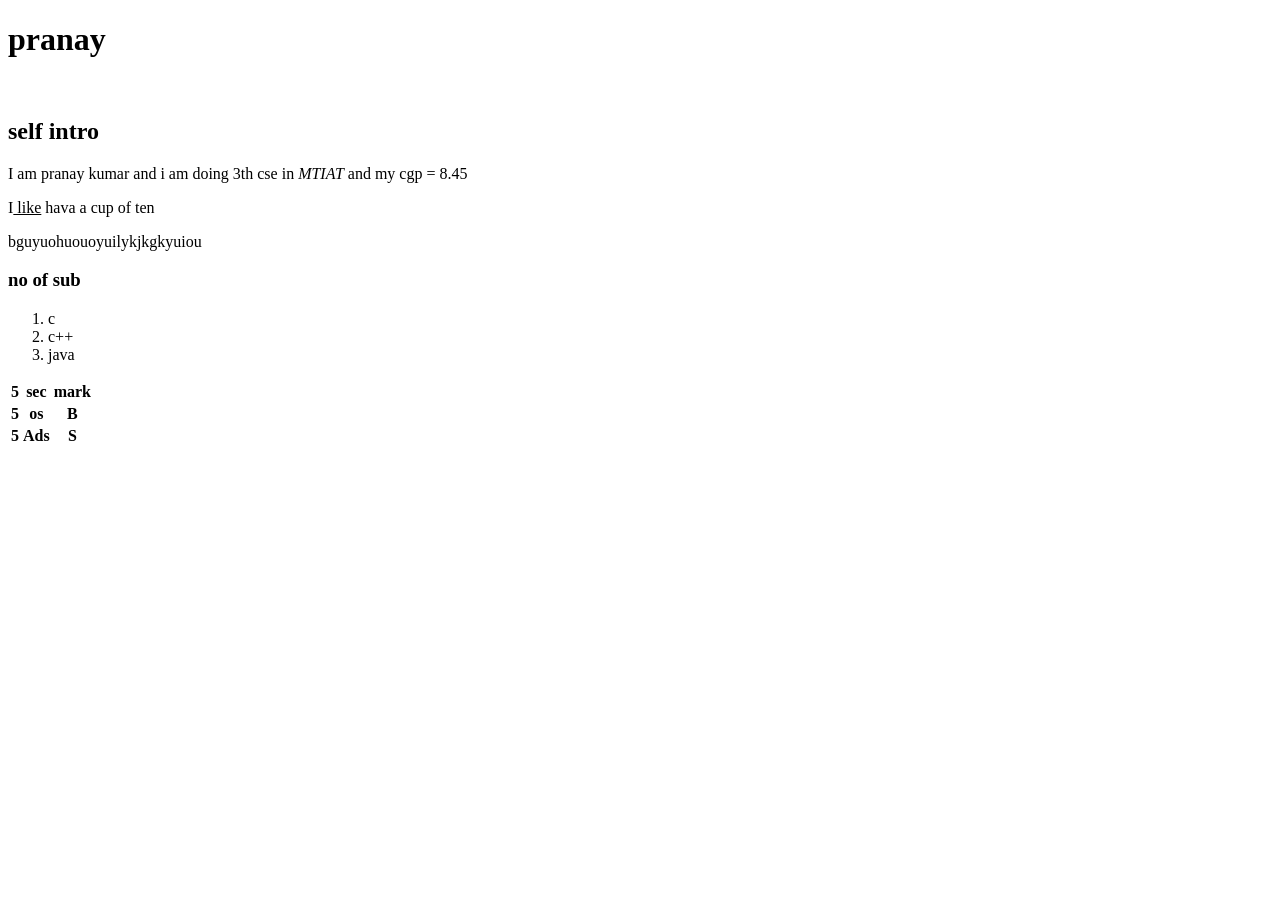
==== index.html @ e995486b "html css" ====
<!DOCTYPE html>
<html lang="en">
<head>
    <meta charset="UTF-8">
    <meta name="viewport" content="width=device-width, initial-scale=1.0">
    <title>pranay</title>
</head>
<body>
    <h1>pranay</h1>
    <br>
    <h2>self intro</h2>
    <p>I am pranay kumar and i am doing 3th cse in <i>MTIAT</i> and my cgp = 8.45</p>
    <p>I<u> like</u> hava a cup of ten</p>
    <p>bguyuohuouoyuilykjkgkyuiou</p>
    <h3>no of sub</h3>
   <ol>
    <li>c</li>
    <li>c++</li>
    <li>java</li>
    </ol>
    <table >
        <tr><th>5</th><th>sec</th><th>mark</th></tr>
        <tr> <th>5</th><th>os</th><th>B</th> </tr>
        <tr><th>5</th><th>Ads</th><th>S</th></tr>
       
    </table>
    
    
</body>
</html>
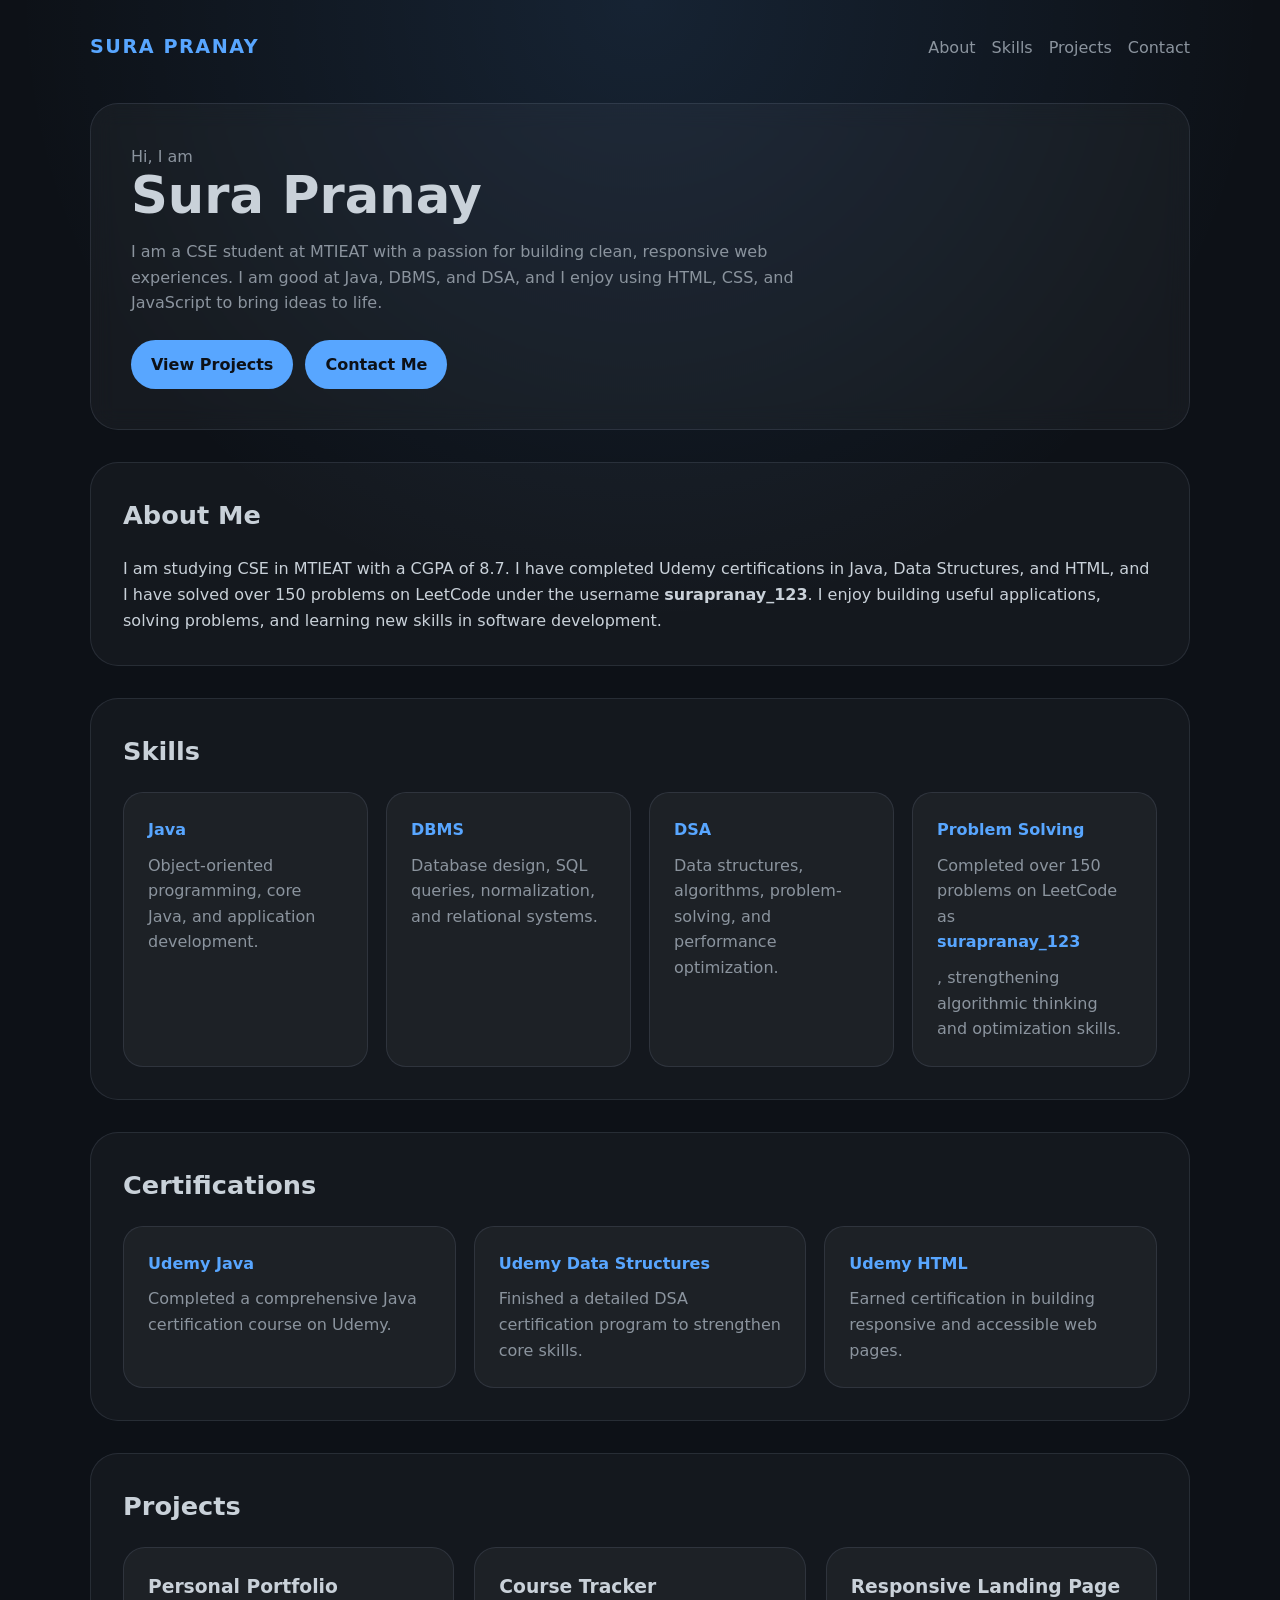
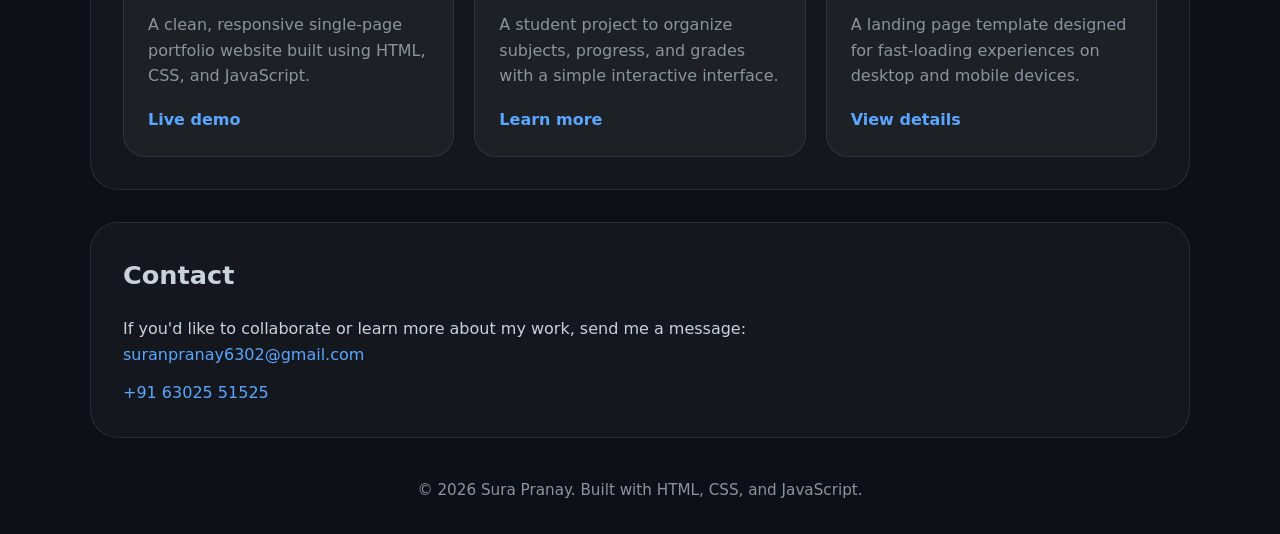
==== commit 5f570f03: "index" ====
--- a/index.html
+++ b/index.html
@@ -3,28 +3,341 @@
 <head>
     <meta charset="UTF-8">
     <meta name="viewport" content="width=device-width, initial-scale=1.0">
-    <title>pranay</title>
+    <title>Portfolio | Pranay Kumar</title>
+    <style>
+        :root {
+            --bg: #0d1117;
+            --surface: #161b22;
+            --text: #c9d1d9;
+            --accent: #58a6ff;
+            --muted: #8b949e;
+            --border: rgba(148, 163, 184, 0.15);
+            font-family: Inter, system-ui, -apple-system, BlinkMacSystemFont, "Segoe UI", sans-serif;
+        }
+
+        * {
+            box-sizing: border-box;
+            margin: 0;
+            padding: 0;
+        }
+
+        body {
+            background: radial-gradient(circle at top, rgba(88, 166, 255, 0.12), transparent 28%),
+                        #0d1117;
+            color: var(--text);
+            line-height: 1.6;
+        }
+
+        .page {
+            min-height: 100vh;
+            padding: 32px 20px;
+            display: flex;
+            justify-content: center;
+            align-items: flex-start;
+        }
+
+        .container {
+            width: min(1100px, 100%);
+        }
+
+        header {
+            display: flex;
+            justify-content: space-between;
+            align-items: center;
+            gap: 16px;
+            margin-bottom: 40px;
+            flex-wrap: wrap;
+        }
+
+        .brand {
+            font-size: 1.2rem;
+            font-weight: 700;
+            letter-spacing: 0.08em;
+            text-transform: uppercase;
+            color: var(--accent);
+        }
+
+        nav {
+            display: flex;
+            gap: 16px;
+            flex-wrap: wrap;
+        }
+
+        nav a {
+            color: var(--muted);
+            text-decoration: none;
+            transition: color 0.2s ease;
+        }
+
+        nav a:hover {
+            color: var(--text);
+        }
+
+        .hero {
+            background: rgba(255,255,255,0.04);
+            border: 1px solid var(--border);
+            border-radius: 28px;
+            padding: 40px;
+            margin-bottom: 32px;
+            backdrop-filter: blur(12px);
+        }
+
+        .hero h1 {
+            font-size: clamp(2.3rem, 4vw, 3.8rem);
+            margin-bottom: 16px;
+            line-height: 1.05;
+        }
+
+        .hero p {
+            max-width: 720px;
+            color: var(--muted);
+        }
+
+        @media (min-width: 800px) {
+            .hero-grid {
+                grid-template-columns: 360px 1fr;
+            }
+        }
+
+        .hero-buttons {
+            margin-top: 24px;
+            display: flex;
+            flex-wrap: wrap;
+            gap: 12px;
+        }
+
+        .button {
+            display: inline-flex;
+            align-items: center;
+            justify-content: center;
+            padding: 12px 20px;
+            border-radius: 999px;
+            background: var(--accent);
+            color: #0d1117;
+            font-weight: 600;
+            text-decoration: none;
+            transition: transform 0.2s ease, box-shadow 0.2s ease;
+        }
+
+        .button:hover {
+            transform: translateY(-2px);
+            box-shadow: 0 20px 50px rgba(88, 166, 255, 0.18);
+        }
+
+        .section {
+            margin-bottom: 32px;
+            padding: 32px;
+            border-radius: 28px;
+            background: rgba(255,255,255,0.03);
+            border: 1px solid var(--border);
+        }
+
+        .section h2 {
+            margin-bottom: 20px;
+            font-size: 1.6rem;
+            color: var(--text);
+        }
+
+        .cards {
+            display: grid;
+            grid-template-columns: repeat(auto-fit, minmax(220px, 1fr));
+            gap: 18px;
+        }
+
+        .card {
+            background: rgba(255,255,255,0.04);
+            border: 1px solid var(--border);
+            border-radius: 20px;
+            padding: 24px;
+        }
+
+        .card strong {
+            display: block;
+            margin-bottom: 10px;
+            color: var(--accent);
+        }
+
+        .card p {
+            color: var(--muted);
+        }
+
+        .projects-grid {
+            display: grid;
+            grid-template-columns: repeat(auto-fit, minmax(280px, 1fr));
+            gap: 20px;
+        }
+
+        .project {
+            background: rgba(255,255,255,0.04);
+            border: 1px solid var(--border);
+            border-radius: 22px;
+            padding: 24px;
+        }
+
+        .project h3 {
+            margin-bottom: 10px;
+        }
+
+        .project p {
+            color: var(--muted);
+            margin-bottom: 18px;
+        }
+
+        .project a {
+            color: var(--accent);
+            text-decoration: none;
+            font-weight: 600;
+        }
+
+        .contact-list {
+            display: grid;
+            gap: 12px;
+        }
+
+        .contact-list a {
+            display: inline-block;
+            color: var(--accent);
+            text-decoration: none;
+        }
+
+        footer {
+            margin-top: 40px;
+            text-align: center;
+            color: var(--muted);
+            font-size: 0.95rem;
+        }
+
+        @media (max-width: 640px) {
+            .hero, .section {
+                padding: 24px;
+            }
+
+            nav {
+                justify-content: center;
+            }
+        }
+    </style>
 </head>
 <body>
-    <h1>pranay</h1>
-    <br>
-    <h2>self intro</h2>
-    <p>I am pranay kumar and i am doing 3th cse in <i>MTIAT</i> and my cgp = 8.45</p>
-    <p>I<u> like</u> hava a cup of ten</p>
-    <p>bguyuohuouoyuilykjkgkyuiou</p>
-    <h3>no of sub</h3>
-   <ol>
-    <li>c</li>
-    <li>c++</li>
-    <li>java</li>
-    </ol>
-    <table >
-        <tr><th>5</th><th>sec</th><th>mark</th></tr>
-        <tr> <th>5</th><th>os</th><th>B</th> </tr>
-        <tr><th>5</th><th>Ads</th><th>S</th></tr>
-       
-    </table>
-    
-    
+    <main class="page">
+        <div class="container">
+            <header>
+                <div class="brand">Sura Pranay</div>
+                <nav>
+                    <a href="#about">About</a>
+                    <a href="#skills">Skills</a>
+                    <a href="#projects">Projects</a>
+                    <a href="#contact">Contact</a>
+                </nav>
+            </header>
+
+            <section class="hero">
+                <p>Hi, I am</p>
+                <h1>Sura Pranay</h1>
+                <p>I am a CSE student at MTIEAT with a passion for building clean, responsive web experiences. I am good at Java, DBMS, and DSA, and I enjoy using HTML, CSS, and JavaScript to bring ideas to life.</p>
+                <div class="hero-buttons">
+                    <a class="button" href="#projects">View Projects</a>
+                    <a class="button" href="#contact">Contact Me</a>
+                </div>
+            </section>
+
+            <section class="section" id="about">
+                <h2>About Me</h2>
+                <p>I am studying CSE in MTIEAT with a CGPA of 8.7. I have completed Udemy certifications in Java, Data Structures, and HTML, and I have solved over 150 problems on LeetCode under the username <strong>surapranay_123</strong>. I enjoy building useful applications, solving problems, and learning new skills in software development.</p>
+            </section>
+
+            <section class="section" id="skills">
+                <h2>Skills</h2>
+                <div class="cards">
+                    <div class="card">
+                        <strong>Java</strong>
+                        <p>Object-oriented programming, core Java, and application development.</p>
+                    </div>
+                    <div class="card">
+                        <strong>DBMS</strong>
+                        <p>Database design, SQL queries, normalization, and relational systems.</p>
+                    </div>
+                    <div class="card">
+                        <strong>DSA</strong>
+                        <p>Data structures, algorithms, problem-solving, and performance optimization.</p>
+                    </div>
+                    <div class="card">
+                        <strong>Problem Solving</strong>
+                        <p>Completed over 150 problems on LeetCode as <strong>surapranay_123</strong>, strengthening algorithmic thinking and optimization skills.</p>
+                    </div>
+                </div>
+            </section>
+
+            <section class="section" id="certifications">
+                <h2>Certifications</h2>
+                <div class="cards">
+                    <div class="card">
+                        <strong>Udemy Java</strong>
+                        <p>Completed a comprehensive Java certification course on Udemy.</p>
+                    </div>
+                    <div class="card">
+                        <strong>Udemy Data Structures</strong>
+                        <p>Finished a detailed DSA certification program to strengthen core skills.</p>
+                    </div>
+                    <div class="card">
+                        <strong>Udemy HTML</strong>
+                        <p>Earned certification in building responsive and accessible web pages.</p>
+                    </div>
+                </div>
+            </section>
+
+            <section class="section" id="projects">
+                <h2>Projects</h2>
+                <div class="projects-grid">
+                    <article class="project">
+                        <h3>Personal Portfolio</h3>
+                        <p>A clean, responsive single-page portfolio website built using HTML, CSS, and JavaScript.</p>
+                        <a href="#">Live demo</a>
+                    </article>
+                    <article class="project">
+                        <h3>Course Tracker</h3>
+                        <p>A student project to organize subjects, progress, and grades with a simple interactive interface.</p>
+                        <a href="#">Learn more</a>
+                    </article>
+                    <article class="project">
+                        <h3>Responsive Landing Page</h3>
+                        <p>A landing page template designed for fast-loading experiences on desktop and mobile devices.</p>
+                        <a href="#">View details</a>
+                    </article>
+                </div>
+            </section>
+
+            <section class="section" id="contact">
+                <h2>Contact</h2>
+                <p>If you'd like to collaborate or learn more about my work, send me a message:</p>
+                <div class="contact-list">
+                    <a href="mailto:suranpranay6302@gmail.com">suranpranay6302@gmail.com</a>
+                    <a href="tel:+916302551525">+91 63025 51525</a>
+                </div>
+            </section>
+
+            <footer>
+                <p>© <span id="footer-year"></span> Sura Pranay. Built with HTML, CSS, and JavaScript.</p>
+            </footer>
+        </div>
+    </main>
+    <script>
+        document.addEventListener('DOMContentLoaded', function () {
+            const yearElement = document.getElementById('footer-year');
+            if (yearElement) {
+                yearElement.textContent = new Date().getFullYear();
+            }
+
+            const contactLinks = document.querySelectorAll('.contact-list a');
+            contactLinks.forEach(function (link) {
+                link.addEventListener('click', function () {
+                    const message = link.textContent.includes('@')
+                        ? 'Opening your email app to contact Sura Pranay.'
+                        : 'Preparing to call Sura Pranay.';
+                    console.log(message);
+                });
+            });
+        });
+    </script>
 </body>
 </html>
